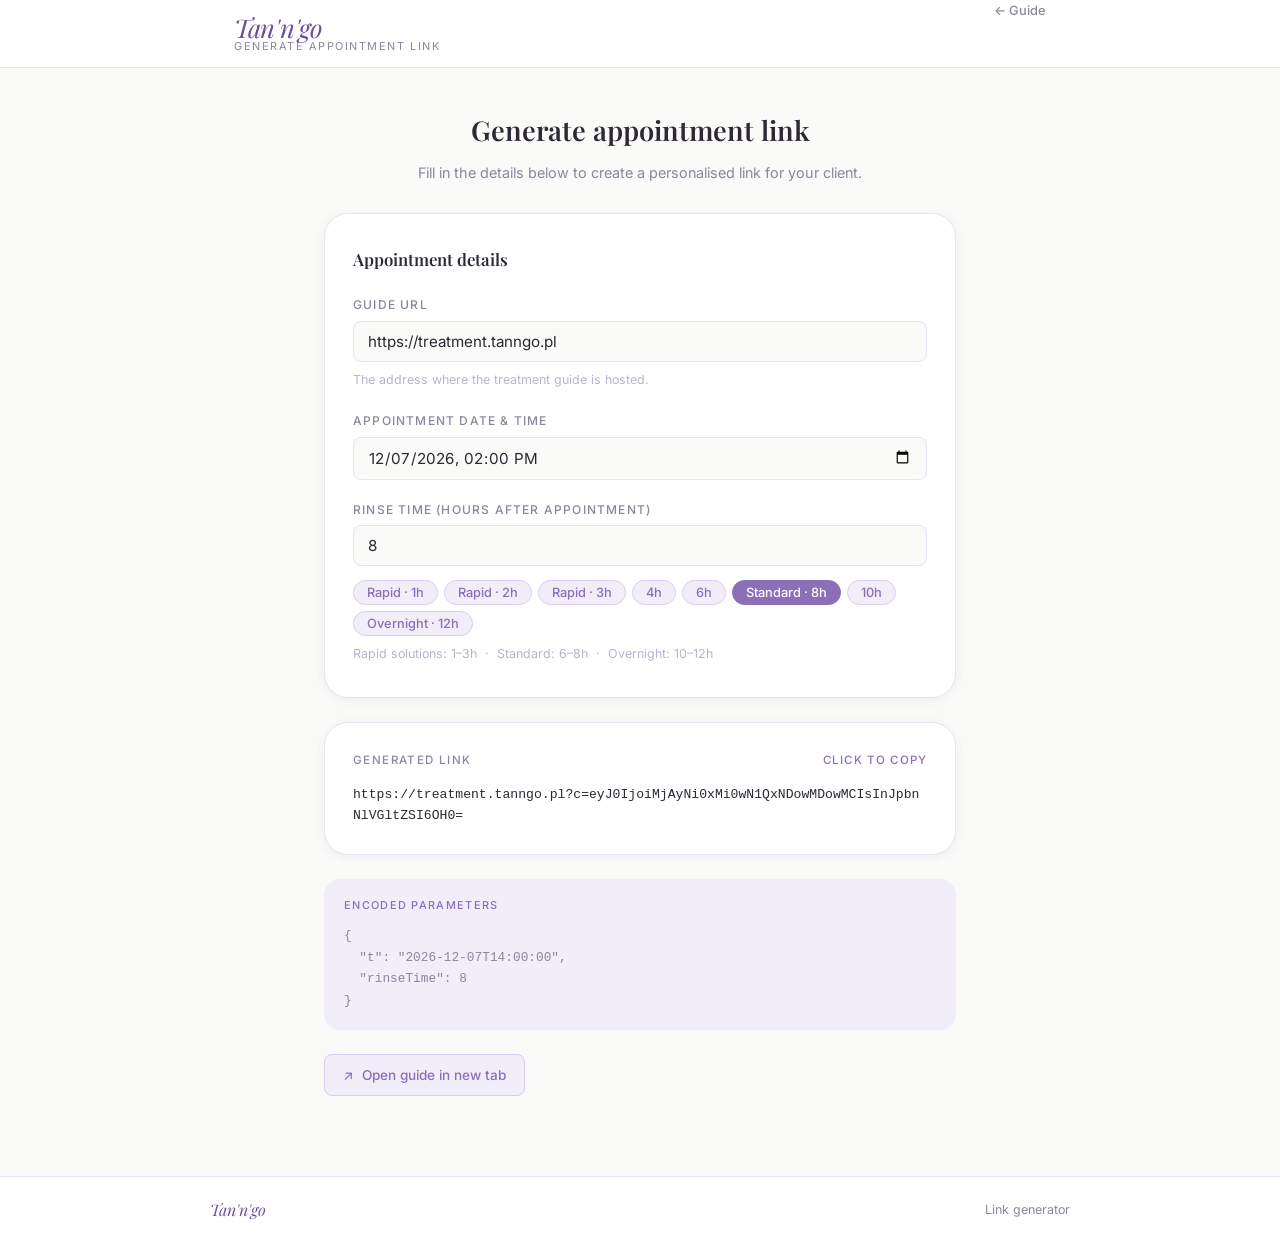
==== generate.html @ b5c0364c "feat: implement generate page for link generation" ====
<!DOCTYPE html>
<html lang="en">
<head>
  <meta charset="UTF-8">
  <meta name="viewport" content="width=device-width, initial-scale=1.0">
  <title>Tan'n'go &middot; Generate Link</title>

  <link rel="preconnect" href="https://fonts.googleapis.com">
  <link rel="preconnect" href="https://fonts.gstatic.com" crossorigin>
  <link href="https://fonts.googleapis.com/css2?family=Playfair+Display:ital,wght@0,400;0,600;1,400&family=Inter:wght@300;400;500&display=swap" rel="stylesheet">

  <!-- Shared design tokens -->
  <link rel="stylesheet" href="styles.css">

  <style>
    /* ── Generator page layout ───────────────────────────── */
    .gen-main {
      max-width: 680px;
      margin: 0 auto;
      padding: 40px 24px 80px;
      display: flex;
      flex-direction: column;
      gap: 24px;
    }

    .gen-intro {
      text-align: center;
      padding-bottom: 4px;
    }

    .gen-intro__title {
      font-family: var(--f-serif);
      font-size: 1.7rem;
      font-weight: 600;
      color: var(--c-text);
      margin-bottom: 8px;
    }

    .gen-intro__sub {
      font-size: 0.9rem;
      color: var(--c-text-muted);
    }

    /* ── Card wrapper ─────────────────────────────────────── */
    .gen-card {
      background: var(--c-surface);
      border-radius: var(--r-lg);
      border: 1.5px solid var(--c-border);
      padding: 32px 28px;
      box-shadow: var(--shadow-sm);
    }

    .gen-card__title {
      font-family: var(--f-serif);
      font-size: 1.05rem;
      font-weight: 600;
      color: var(--c-text);
      margin-bottom: 22px;
    }

    /* ── Form fields ──────────────────────────────────────── */
    .field-group {
      display: flex;
      flex-direction: column;
      gap: 6px;
      margin-bottom: 20px;
    }

    .field-group:last-child {
      margin-bottom: 0;
    }

    .field-label {
      font-size: 0.75rem;
      text-transform: uppercase;
      letter-spacing: 0.1em;
      color: var(--c-text-muted);
      font-weight: 500;
    }

    .field-hint {
      font-size: 0.78rem;
      color: var(--c-text-faint);
      margin-top: 2px;
    }

    .field-input {
      font-family: var(--f-sans);
      font-size: 0.95rem;
      color: var(--c-text);
      background: var(--c-bg);
      border: 1.5px solid var(--c-border);
      border-radius: var(--r-sm);
      padding: 10px 14px;
      width: 100%;
      outline: none;
      transition: border-color var(--t-base), box-shadow var(--t-base);
      /* Prevent browser default styling on date/time inputs */
      -webkit-appearance: none;
    }

    .field-input:focus {
      border-color: var(--c-purple);
      box-shadow: 0 0 0 3px rgba(139, 111, 184, 0.12);
    }

    .field-input::placeholder {
      color: var(--c-text-faint);
    }

    /* ── Rinse time presets ───────────────────────────────── */
    .presets {
      display: flex;
      flex-wrap: wrap;
      gap: 6px;
      margin-top: 8px;
    }

    .preset-btn {
      font-family: var(--f-sans);
      font-size: 0.8rem;
      font-weight: 500;
      color: var(--c-purple);
      background: var(--c-lavender-pale);
      border: 1.5px solid var(--c-lavender);
      border-radius: 100px;
      padding: 4px 13px;
      cursor: pointer;
      transition: background var(--t-fast), border-color var(--t-fast), color var(--t-fast);
      -webkit-tap-highlight-color: transparent;
    }

    .preset-btn:hover {
      background: var(--c-lavender);
      border-color: var(--c-purple-light);
    }

    .preset-btn.is-active {
      background: var(--c-purple);
      border-color: var(--c-purple);
      color: #fff;
    }

    /* ── URL Output ───────────────────────────────────────── */
    .url-output {
      background: var(--c-surface);
      border-radius: var(--r-lg);
      border: 1.5px solid var(--c-border);
      padding: 28px;
      box-shadow: var(--shadow-sm);
      cursor: pointer;
      transition:
        border-color var(--t-base),
        box-shadow var(--t-base),
        background var(--t-base);
      user-select: none;
      -webkit-tap-highlight-color: transparent;
    }

    .url-output:hover {
      border-color: var(--c-purple-light);
      box-shadow: var(--shadow-md);
    }

    .url-output:active {
      transform: scale(0.995);
    }

    .url-output.is-copied {
      border-color: var(--c-success);
      box-shadow: 0 4px 20px rgba(123, 174, 140, 0.18);
    }

    .url-output.is-empty {
      cursor: default;
      opacity: 0.6;
    }

    .url-output.is-empty:hover {
      border-color: var(--c-border);
      box-shadow: var(--shadow-sm);
    }

    .url-output__header {
      display: flex;
      align-items: center;
      justify-content: space-between;
      margin-bottom: 14px;
      gap: 8px;
    }

    .url-output__title {
      font-size: 0.72rem;
      text-transform: uppercase;
      letter-spacing: 0.12em;
      color: var(--c-text-muted);
      font-weight: 500;
    }

    .url-output__action {
      font-size: 0.72rem;
      text-transform: uppercase;
      letter-spacing: 0.1em;
      color: var(--c-purple);
      font-weight: 500;
      transition: color var(--t-fast);
      flex-shrink: 0;
    }

    .url-output.is-copied .url-output__action {
      color: var(--c-success);
    }

    .url-output.is-empty .url-output__action {
      display: none;
    }

    .url-output__url {
      font-family: 'SFMono-Regular', 'Consolas', 'Liberation Mono', monospace;
      font-size: 0.82rem;
      color: var(--c-text);
      word-break: break-all;
      line-height: 1.6;
      transition: color var(--t-fast);
    }

    .url-output.is-empty .url-output__url {
      color: var(--c-text-faint);
      font-family: var(--f-sans);
      font-size: 0.875rem;
    }

    .url-output.is-copied .url-output__url {
      color: var(--c-success);
    }

    /* ── Config preview ───────────────────────────────────── */
    .config-preview {
      background: var(--c-lavender-pale);
      border-radius: var(--r-md);
      padding: 18px 20px;
    }

    .config-preview__label {
      font-size: 0.68rem;
      text-transform: uppercase;
      letter-spacing: 0.12em;
      color: var(--c-purple);
      font-weight: 500;
      margin-bottom: 10px;
    }

    .config-preview__json {
      font-family: 'SFMono-Regular', 'Consolas', 'Liberation Mono', monospace;
      font-size: 0.8rem;
      color: var(--c-text-muted);
      line-height: 1.7;
      white-space: pre;
    }

    /* ── Open button ──────────────────────────────────────── */
    .open-btn {
      display: inline-flex;
      align-items: center;
      gap: 7px;
      font-family: var(--f-sans);
      font-size: 0.85rem;
      font-weight: 500;
      color: var(--c-purple);
      background: var(--c-lavender-pale);
      border: 1.5px solid var(--c-lavender);
      border-radius: var(--r-sm);
      padding: 9px 18px;
      cursor: pointer;
      text-decoration: none;
      transition: background var(--t-fast), border-color var(--t-fast);
      align-self: flex-start;
      -webkit-tap-highlight-color: transparent;
    }

    .open-btn:hover {
      background: var(--c-lavender);
      border-color: var(--c-purple-light);
    }

    .open-btn[hidden] {
      display: none;
    }

    /* ── Copy toast ───────────────────────────────────────── */
    .copy-toast {
      position: fixed;
      bottom: 28px;
      left: 50%;
      transform: translateX(-50%) translateY(8px);
      background: var(--c-text);
      color: #fff;
      font-size: 0.82rem;
      font-weight: 500;
      padding: 9px 20px;
      border-radius: 100px;
      opacity: 0;
      pointer-events: none;
      transition: opacity 0.2s ease, transform 0.2s ease;
      white-space: nowrap;
      z-index: 500;
    }

    .copy-toast.is-visible {
      opacity: 1;
      transform: translateX(-50%) translateY(0);
    }

    /* ── Responsive ───────────────────────────────────────── */
    @media (max-width: 640px) {
      .gen-main {
        padding: 28px 16px 60px;
        gap: 16px;
      }

      .gen-card {
        padding: 24px 18px;
      }

      .url-output {
        padding: 20px 18px;
      }
    }
  </style>
</head>
<body>

  <!-- ── Header ─────────────────────────────────────────── -->
  <header class="site-header">
    <div class="site-header__inner">
      <div class="brand">
        <span class="brand__name">Tan'n'go</span>
        <span class="brand__tagline">Generate Appointment Link</span>
      </div>
      <a href="index.html" class="open-btn" style="border: 0; background: transparent; padding: 0; color: var(--c-text-muted); font-size: 0.8rem;">
        &larr; Guide
      </a>
    </div>
  </header>

  <main class="gen-main">

    <div class="gen-intro">
      <h1 class="gen-intro__title">Generate appointment link</h1>
      <p class="gen-intro__sub">Fill in the details below to create a personalised link for your client.</p>
    </div>

    <!-- ── Parameters card ──────────────────────────────── -->
    <div class="gen-card">
      <p class="gen-card__title">Appointment details</p>

      <!-- Base URL -->
      <div class="field-group">
        <label class="field-label" for="base-url">Guide URL</label>
        <input class="field-input" type="url" id="base-url"
               value="https://treatment.tanngo.pl"
               placeholder="https://treatment.tanngo.pl"
               spellcheck="false" autocomplete="off">
        <span class="field-hint">The address where the treatment guide is hosted.</span>
      </div>

      <!-- Appointment date & time -->
      <div class="field-group">
        <label class="field-label" for="appointment-time">Appointment date &amp; time</label>
        <input class="field-input" type="datetime-local" id="appointment-time">
      </div>

      <!-- Rinse time -->
      <div class="field-group">
        <label class="field-label" for="rinse-time">Rinse time (hours after appointment)</label>
        <input class="field-input" type="number" id="rinse-time"
               value="8" min="0.5" max="24" step="0.5">
        <div class="presets" id="rinse-presets" role="group" aria-label="Rinse time presets">
          <button class="preset-btn" type="button" data-hours="1">Rapid &middot; 1h</button>
          <button class="preset-btn" type="button" data-hours="2">Rapid &middot; 2h</button>
          <button class="preset-btn" type="button" data-hours="3">Rapid &middot; 3h</button>
          <button class="preset-btn" type="button" data-hours="4">4h</button>
          <button class="preset-btn" type="button" data-hours="6">6h</button>
          <button class="preset-btn is-active" type="button" data-hours="8">Standard &middot; 8h</button>
          <button class="preset-btn" type="button" data-hours="10">10h</button>
          <button class="preset-btn" type="button" data-hours="12">Overnight &middot; 12h</button>
        </div>
        <span class="field-hint">Rapid solutions: 1&ndash;3h &nbsp;&middot;&nbsp; Standard: 6&ndash;8h &nbsp;&middot;&nbsp; Overnight: 10&ndash;12h</span>
      </div>
    </div>

    <!-- ── URL output ────────────────────────────────────── -->
    <div class="url-output is-empty" id="url-output"
         role="button" tabindex="0"
         aria-label="Generated link — click to copy">
      <div class="url-output__header">
        <span class="url-output__title">Generated link</span>
        <span class="url-output__action" id="url-action">Click to copy</span>
      </div>
      <div class="url-output__url" id="url-display">
        Enter an appointment date &amp; time to generate a link.
      </div>
    </div>

    <!-- ── Config preview ────────────────────────────────── -->
    <div class="config-preview" id="config-preview" hidden>
      <p class="config-preview__label">Encoded parameters</p>
      <pre class="config-preview__json" id="config-json"></pre>
    </div>

    <!-- ── Open in new tab ───────────────────────────────── -->
    <a class="open-btn" id="open-btn" href="#" target="_blank" rel="noopener" hidden>
      &#8599;&nbsp; Open guide in new tab
    </a>

  </main>

  <!-- ── Footer ─────────────────────────────────────────── -->
  <footer class="site-footer">
    <div class="site-footer__inner">
      <span class="site-footer__brand">Tan'n'go</span>
      <span class="site-footer__copy">Link generator</span>
    </div>
  </footer>

  <!-- ── Copy toast ─────────────────────────────────────── -->
  <div class="copy-toast" id="copy-toast" aria-live="polite">Copied to clipboard</div>

  <script>
    'use strict';

    /* ── Encode config (mirrors script.js) ──────────────── */
    function encodeConfig(config) {
      const json   = JSON.stringify(config);
      const bytes  = new TextEncoder().encode(json);
      const binary = Array.from(bytes, b => String.fromCharCode(b)).join('');
      return btoa(binary);
    }

    /* ── State ───────────────────────────────────────────── */
    let currentURL = '';
    let toastTimer = null;

    /* ── Elements ────────────────────────────────────────── */
    const elBaseUrl     = document.getElementById('base-url');
    const elApptTime    = document.getElementById('appointment-time');
    const elRinseTime   = document.getElementById('rinse-time');
    const elUrlOutput   = document.getElementById('url-output');
    const elUrlDisplay  = document.getElementById('url-display');
    const elUrlAction   = document.getElementById('url-action');
    const elConfigJson  = document.getElementById('config-json');
    const elConfigBlock = document.getElementById('config-preview');
    const elOpenBtn     = document.getElementById('open-btn');
    const elToast       = document.getElementById('copy-toast');

    /* ── Pre-fill appointment time with tomorrow at 14:00 ── */
    (function prefill() {
      const d = new Date();
      d.setDate(d.getDate() + 1);
      d.setHours(14, 0, 0, 0);
      // datetime-local expects "YYYY-MM-DDTHH:mm"
      elApptTime.value = d.toISOString().slice(0, 16);
      update();
    })();

    /* ── Build and display the URL ───────────────────────── */
    function update() {
      const baseUrl    = elBaseUrl.value.trim().replace(/\/$/, '');
      const apptRaw    = elApptTime.value;   // "2026-06-20T17:00"
      const rinseHours = parseFloat(elRinseTime.value);

      if (!apptRaw) {
        setEmpty();
        return;
      }

      // Normalise to full ISO with seconds
      const apptISO = apptRaw.length === 16 ? apptRaw + ':00' : apptRaw;

      // Build config — only include rinseTime when it differs from nothing
      const config = { t: apptISO };
      if (!isNaN(rinseHours) && rinseHours > 0) {
        config.rinseTime = rinseHours;
      }

      const encoded = encodeConfig(config);
      currentURL    = `${baseUrl}?c=${encoded}`;

      // Update URL display
      elUrlDisplay.textContent = currentURL;
      elUrlOutput.classList.remove('is-empty', 'is-copied');

      // Update action label (reset from "Copied!" if needed)
      elUrlAction.textContent = 'Click to copy';

      // Update config preview
      elConfigJson.textContent = JSON.stringify(config, null, 2);
      elConfigBlock.hidden = false;

      // Update open-in-tab button
      elOpenBtn.href    = currentURL;
      elOpenBtn.hidden  = false;
    }

    function setEmpty() {
      currentURL = '';
      elUrlDisplay.textContent = 'Enter an appointment date \u0026 time to generate a link.';
      elUrlOutput.classList.add('is-empty');
      elUrlOutput.classList.remove('is-copied');
      elConfigBlock.hidden = true;
      elOpenBtn.hidden = true;
    }

    /* ── Copy to clipboard ───────────────────────────────── */
    function copyURL() {
      if (!currentURL) return;

      navigator.clipboard.writeText(currentURL).then(() => {
        // Visual feedback on the output card
        elUrlOutput.classList.add('is-copied');
        elUrlAction.textContent = '&#10003; Copied!';

        // Toast notification
        showToast('Copied to clipboard');

        // Revert after 2.5 s
        setTimeout(() => {
          elUrlOutput.classList.remove('is-copied');
          elUrlAction.textContent = 'Click to copy';
        }, 2500);
      }).catch(() => {
        // Fallback for browsers that deny clipboard access
        showToast('Copy failed — please select and copy manually');
      });
    }

    function showToast(message) {
      elToast.textContent = message;
      elToast.classList.add('is-visible');
      clearTimeout(toastTimer);
      toastTimer = setTimeout(() => elToast.classList.remove('is-visible'), 2200);
    }

    /* ── Preset buttons ──────────────────────────────────── */
    document.getElementById('rinse-presets').addEventListener('click', e => {
      const btn = e.target.closest('.preset-btn');
      if (!btn) return;

      // Update input value
      elRinseTime.value = btn.dataset.hours;

      // Update active state
      document.querySelectorAll('.preset-btn').forEach(b => b.classList.remove('is-active'));
      btn.classList.add('is-active');

      update();
    });

    // Deactivate presets when the user types a custom value
    elRinseTime.addEventListener('input', () => {
      const val = parseFloat(elRinseTime.value);
      document.querySelectorAll('.preset-btn').forEach(btn => {
        const matches = parseFloat(btn.dataset.hours) === val;
        btn.classList.toggle('is-active', matches);
      });
      update();
    });

    /* ── Input listeners ─────────────────────────────────── */
    elBaseUrl.addEventListener('input', update);
    elApptTime.addEventListener('input', update);

    /* ── Click / keyboard on URL output ─────────────────── */
    elUrlOutput.addEventListener('click', copyURL);
    elUrlOutput.addEventListener('keydown', e => {
      if (e.key === 'Enter' || e.key === ' ') {
        e.preventDefault();
        copyURL();
      }
    });
  </script>
</body>
</html>
---- styles.css ----
/* ============================================================
   Tan'n'go Treatment Guide — Stylesheet
   Mobile-first, premium beauty aesthetic
   ============================================================ */

/* ── Design Tokens ──────────────────────────────────────── */
:root {
  /* Colour palette */
  --c-bg:              #FAFAF8;
  --c-surface:         #FFFFFF;
  --c-surface-raised:  #FFFFFF;
  --c-lavender-pale:   #F2EEF9;
  --c-lavender:        #D9CCF0;
  --c-purple-light:    #B49ED8;
  --c-purple:          #8B6FB8;
  --c-purple-dark:     #6A4E9C;
  --c-text:            #2D2834;
  --c-text-muted:      #8C859E;
  --c-text-faint:      #BAB3CC;
  --c-border:          #E9E2F5;
  --c-success:         #7BAE8C;

  /* Typography */
  --f-serif:  'Playfair Display', Georgia, 'Times New Roman', serif;
  --f-sans:   'Inter', system-ui, -apple-system, BlinkMacSystemFont, sans-serif;

  /* Radii */
  --r-sm:  8px;
  --r-md:  16px;
  --r-lg:  24px;
  --r-xl:  32px;

  /* Shadows */
  --shadow-xs:     0 1px 4px  rgba(107, 78, 156, 0.06);
  --shadow-sm:     0 2px 10px rgba(107, 78, 156, 0.08);
  --shadow-md:     0 4px 24px rgba(107, 78, 156, 0.12);
  --shadow-lg:     0 8px 40px rgba(107, 78, 156, 0.18);
  --shadow-active: 0 6px 32px rgba(107, 78, 156, 0.22);

  /* Layout */
  --header-h:   68px;
  --timeline-h: 60px;
  --max-w:      860px;
  --page-px:    24px;

  /* Transitions */
  --t-fast:   0.15s ease;
  --t-base:   0.25s ease;
  --t-slow:   0.4s ease;
}

/* ── Reset ──────────────────────────────────────────────── */
*,
*::before,
*::after {
  box-sizing: border-box;
  margin: 0;
  padding: 0;
}

html {
  font-size: 16px;
  scroll-behavior: smooth;
  /* Proximity snapping — user can scroll freely, sections snap softly */
  /* scroll-snap-type: y proximity; */
}

body {
  font-family: var(--f-sans);
  background: var(--c-bg);
  color: var(--c-text);
  line-height: 1.65;
  min-height: 100vh;
  -webkit-font-smoothing: antialiased;
}

/* Suppress animation flash on first load */
body.js-loading * {
  animation-play-state: paused !important;
}

/* ── Site Header ────────────────────────────────────────── */
.site-header {
  height: var(--header-h);
  background: var(--c-surface);
  border-bottom: 1px solid var(--c-border);
}

.site-header__inner {
  max-width: var(--max-w);
  margin: 0 auto;
  height: 100%;
  padding: 0 var(--page-px);
  display: flex;
  align-items: center;
  justify-content: space-between;
  gap: 16px;
}

/* Brand */
.brand {
  display: flex;
  flex-direction: column;
  gap: 1px;
  flex-shrink: 0;
}

.brand__name {
  font-family: var(--f-serif);
  font-style: italic;
  font-size: 1.6rem;
  font-weight: 400;
  color: var(--c-purple-dark);
  letter-spacing: -0.01em;
  line-height: 1;
}

.brand__tagline {
  font-size: 0.68rem;
  text-transform: uppercase;
  letter-spacing: 0.14em;
  color: var(--c-text-muted);
  line-height: 1;
}

/* Appointment badge */
.appointment-badge {
  text-align: right;
  min-width: 0;
}

.appointment-badge__label {
  display: block;
  font-size: 0.68rem;
  text-transform: uppercase;
  letter-spacing: 0.1em;
  color: var(--c-text-muted);
  margin-bottom: 2px;
}

.appointment-badge__date {
  display: block;
  font-size: 0.85rem;
  font-weight: 500;
  color: var(--c-text);
  white-space: nowrap;
  overflow: hidden;
  text-overflow: ellipsis;
}

/* ── Sticky Progress Timeline ───────────────────────────── */
.progress-timeline {
  position: sticky;
  top: 0;
  z-index: 200;
  height: var(--timeline-h);
  background: var(--c-surface);
  border-bottom: 1px solid var(--c-border);
  box-shadow: var(--shadow-sm);
}

.progress-timeline__inner {
  position: relative;
  max-width: var(--max-w);
  margin: 0 auto;
  height: 100%;
  padding: 0 var(--page-px);
  display: flex;
  align-items: center;
  overflow-x: auto;
  /* Hide scrollbar — user navigates via stage nodes */
  scrollbar-width: none;
  -ms-overflow-style: none;
  gap: 0;
}

.progress-timeline__inner::-webkit-scrollbar {
  display: none;
}

/* Connecting track behind the nodes */
.timeline-track {
  position: absolute;
  top: 50%;
  left: var(--page-px);
  right: var(--page-px);
  height: 2px;
  background: var(--c-border);
  transform: translateY(-50%);
  pointer-events: none;
  border-radius: 2px;
  overflow: hidden;
}

.timeline-track__fill {
  height: 100%;
  background: linear-gradient(
    90deg,
    var(--c-purple-dark) 0%,
    var(--c-purple-light) 100%
  );
  border-radius: 2px;
  transition: width 0.5s ease;
  width: 0%;
}

/* Individual stage node */
.timeline-node {
  position: relative;
  z-index: 1;
  flex: 1;
  min-width: 0;
  display: flex;
  flex-direction: column;
  align-items: center;
  gap: 5px;
  padding: 4px 2px;
  cursor: pointer;
  border: none;
  background: transparent;
  /* Remove tap highlight on mobile */
  -webkit-tap-highlight-color: transparent;
}

.timeline-node:focus-visible {
  outline: 2px solid var(--c-purple);
  outline-offset: 2px;
  border-radius: 4px;
}

.timeline-node__dot {
  width: 10px;
  height: 10px;
  border-radius: 50%;
  border: 2px solid var(--c-border);
  background: var(--c-surface);
  transition:
    width var(--t-base),
    height var(--t-base),
    background var(--t-base),
    border-color var(--t-base),
    box-shadow var(--t-base);
  flex-shrink: 0;
}

.timeline-node__label {
  font-size: 0.6rem;
  text-transform: uppercase;
  letter-spacing: 0.04em;
  color: var(--c-text-faint);
  text-align: center;
  white-space: nowrap;
  overflow: hidden;
  text-overflow: ellipsis;
  max-width: 68px;
  transition: color var(--t-base);
  line-height: 1.2;
}

/* Past node */
.timeline-node.is-past .timeline-node__dot {
  background: var(--c-purple-light);
  border-color: var(--c-purple-light);
}

.timeline-node.is-past .timeline-node__label {
  color: var(--c-purple-light);
}

/* Active node */
.timeline-node.is-active .timeline-node__dot {
  width: 14px;
  height: 14px;
  background: var(--c-purple);
  border-color: var(--c-purple);
  box-shadow: 0 0 0 4px rgba(139, 111, 184, 0.18);
}

.timeline-node.is-active .timeline-node__label {
  color: var(--c-purple);
  font-weight: 500;
}

/* Special: appointment node */
.timeline-node.is-appointment .timeline-node__dot {
  width: 16px;
  height: 16px;
  background: var(--c-purple-dark);
  border-color: var(--c-purple-dark);
}

.timeline-node.is-appointment.is-past .timeline-node__dot,
.timeline-node.is-appointment.is-active .timeline-node__dot {
  background: var(--c-purple-dark);
  border-color: var(--c-purple-dark);
}

/* ── No-timestamp Notice ────────────────────────────────── */
.no-timestamp-notice {
  padding: 48px var(--page-px) 0;
  display: flex;
  justify-content: center;
}

.notice-card {
  background: var(--c-surface);
  border-radius: var(--r-lg);
  border: 1px solid var(--c-border);
  padding: 40px 32px;
  max-width: 420px;
  text-align: center;
  box-shadow: var(--shadow-md);
}

.notice-card__icon {
  font-size: 2.2rem;
  margin-bottom: 14px;
  line-height: 1;
}

.notice-card h2 {
  font-family: var(--f-serif);
  font-size: 1.3rem;
  font-weight: 600;
  color: var(--c-text);
  margin-bottom: 10px;
}

.notice-card p {
  font-size: 0.875rem;
  color: var(--c-text-muted);
  line-height: 1.7;
}

/* ── Stages Container ───────────────────────────────────── */
.stages-container {
  max-width: var(--max-w);
  margin: 0 auto;
  padding: 36px var(--page-px) 80px;
  display: flex;
  flex-direction: column;
  gap: 20px;
}

/* ── Stage Card ─────────────────────────────────────────── */
.stage-section {
  background: var(--c-surface);
  border-radius: var(--r-lg);
  border: 1.5px solid var(--c-border);
  padding: 36px 32px;
  box-shadow: var(--shadow-xs);
  transition:
    opacity var(--t-slow),
    border-color var(--t-slow),
    box-shadow var(--t-slow);
  /* Offset accounts for sticky timeline height */
  scroll-snap-align: start;
  scroll-margin-top: calc(var(--timeline-h) + 12px);
  animation: stage-enter 0.45s ease both;
}

/* Past: visually faded */
.stage-section.is-past {
  opacity: 0.55;
}

.stage-section.is-past:hover {
  opacity: 0.75;
}

/* Future: subdued */
.stage-section.is-future {
  opacity: 0.45;
}

.stage-section.is-future:hover {
  opacity: 0.65;
}

/* Current: prominent */
.stage-section.is-current {
  border-color: var(--c-purple);
  box-shadow: var(--shadow-active);
  opacity: 1;
}

/* ── Stage Header ───────────────────────────────────────── */
.stage-header {
  display: flex;
  align-items: flex-start;
  gap: 14px;
  margin-bottom: 24px;
}

.stage-header__icon {
  width: 46px;
  height: 46px;
  border-radius: var(--r-sm);
  background: var(--c-lavender-pale);
  display: flex;
  align-items: center;
  justify-content: center;
  font-size: 1.3rem;
  flex-shrink: 0;
  line-height: 1;
}

.stage-header__text {
  flex: 1;
  min-width: 0;
}

.stage-header__timeline-label {
  font-size: 0.68rem;
  text-transform: uppercase;
  letter-spacing: 0.12em;
  color: var(--c-purple);
  margin-bottom: 4px;
}

.stage-header__title {
  font-family: var(--f-serif);
  font-size: 1.35rem;
  font-weight: 600;
  color: var(--c-text);
  line-height: 1.3;
  margin-bottom: 4px;
}

.stage-header__subtitle {
  font-size: 0.875rem;
  color: var(--c-text-muted);
  line-height: 1.5;
}

/* Status badge */
.stage-header__badge-wrap {
  flex-shrink: 0;
}

.stage-badge {
  display: inline-flex;
  align-items: center;
  gap: 5px;
  padding: 4px 11px;
  border-radius: 100px;
  font-size: 0.68rem;
  font-weight: 500;
  text-transform: uppercase;
  letter-spacing: 0.08em;
  white-space: nowrap;
}

.stage-badge--current {
  background: var(--c-purple);
  color: #fff;
}

.stage-badge--past {
  background: var(--c-lavender-pale);
  color: var(--c-purple-light);
}

.stage-badge--future {
  background: var(--c-lavender-pale);
  color: var(--c-text-faint);
}

.stage-badge__dot {
  width: 5px;
  height: 5px;
  border-radius: 50%;
  background: currentColor;
  flex-shrink: 0;
}

/* ── Countdown Component ────────────────────────────────── */
.countdown {
  background: var(--c-lavender-pale);
  border-radius: var(--r-md);
  padding: 22px 20px 18px;
  margin-bottom: 22px;
  text-align: center;
}

.countdown__label {
  font-size: 0.7rem;
  text-transform: uppercase;
  letter-spacing: 0.12em;
  color: var(--c-purple);
  margin-bottom: 14px;
}

.countdown__display {
  display: flex;
  justify-content: center;
  align-items: flex-end;
  gap: 2px;
}

.countdown__unit {
  display: flex;
  flex-direction: column;
  align-items: center;
  min-width: 54px;
}

.countdown__value {
  font-family: var(--f-serif);
  font-size: 2.1rem;
  font-weight: 600;
  color: var(--c-purple-dark);
  line-height: 1;
  letter-spacing: -0.02em;
  min-width: 2ch;
  text-align: center;
}

.countdown__unit-label {
  font-size: 0.62rem;
  text-transform: uppercase;
  letter-spacing: 0.1em;
  color: var(--c-text-muted);
  margin-top: 5px;
}

.countdown__sep {
  font-size: 1.8rem;
  color: var(--c-lavender);
  line-height: 1;
  padding-bottom: 6px;
  font-family: var(--f-serif);
  user-select: none;
}

.countdown__passed {
  font-family: var(--f-serif);
  font-style: italic;
  color: var(--c-text-muted);
  font-size: 1rem;
  padding: 4px 0;
}

/* ── Stage Body ─────────────────────────────────────────── */
.stage-body {
  display: flex;
  flex-direction: column;
  gap: 18px;
}

/* Section sub-label */
.sub-label {
  font-size: 0.68rem;
  text-transform: uppercase;
  letter-spacing: 0.12em;
  color: var(--c-text-muted);
  font-weight: 500;
  margin-bottom: 10px;
}

/* Checklist */
.checklist {
  list-style: none;
  display: flex;
  flex-direction: column;
  gap: 9px;
}

.checklist__item {
  display: flex;
  align-items: flex-start;
  gap: 10px;
  font-size: 0.9rem;
  color: var(--c-text);
  line-height: 1.5;
}

.checklist__item-check {
  width: 18px;
  height: 18px;
  border-radius: 50%;
  border: 1.5px solid var(--c-lavender);
  flex-shrink: 0;
  margin-top: 2px;
  display: flex;
  align-items: center;
  justify-content: center;
  transition: background var(--t-base), border-color var(--t-base);
}

.is-past .checklist__item-check {
  background: var(--c-purple-light);
  border-color: var(--c-purple-light);
}

.checklist__item-check svg {
  display: none;
  color: #fff;
}

.is-past .checklist__item-check svg {
  display: block;
}

/* Image placeholder */
.img-placeholder {
  aspect-ratio: 16 / 9;
  background: var(--c-lavender-pale);
  border-radius: var(--r-md);
  border: 2px dashed var(--c-lavender);
  display: flex;
  flex-direction: column;
  align-items: center;
  justify-content: center;
  gap: 8px;
  color: var(--c-text-faint);
  font-size: 0.8rem;
  text-align: center;
  padding: 20px;
}

.img-placeholder__icon {
  font-size: 1.6rem;
  line-height: 1;
}

/* Notes / tips block */
.stage-notes {
  background: var(--c-lavender-pale);
  border-left: 3px solid var(--c-purple-light);
  border-radius: 0 var(--r-sm) var(--r-sm) 0;
  padding: 14px 18px;
}

.stage-notes p {
  font-size: 0.875rem;
  color: var(--c-text-muted);
  line-height: 1.7;
}

/* ── Animations ─────────────────────────────────────────── */
@keyframes stage-enter {
  from {
    opacity: 0;
    transform: translateY(14px);
  }
  to {
    opacity: 1;
    transform: translateY(0);
  }
}

/* Final opacity is overridden by state classes after animation */
.stage-section.is-past  { animation-name: stage-enter; }
.stage-section.is-future { animation-name: stage-enter; }

@media (prefers-reduced-motion: reduce) {
  *,
  *::before,
  *::after {
    animation-duration: 0.01ms !important;
    animation-iteration-count: 1 !important;
    transition-duration: 0.01ms !important;
  }

  html {
    scroll-behavior: auto;
  }
}

/* ── Footer ─────────────────────────────────────────────── */
.site-footer {
  border-top: 1px solid var(--c-border);
  padding: 20px var(--page-px);
  background: var(--c-surface);
}

.site-footer__inner {
  max-width: var(--max-w);
  margin: 0 auto;
  display: flex;
  align-items: center;
  justify-content: space-between;
  gap: 8px;
}

.site-footer__brand {
  font-family: var(--f-serif);
  font-style: italic;
  font-size: 1rem;
  color: var(--c-purple-dark);
}

.site-footer__copy {
  font-size: 0.78rem;
  color: var(--c-text-muted);
}

/* ── Responsive: tablet ─────────────────────────────────── */
@media (max-width: 680px) {
  :root {
    --header-h:   60px;
    --timeline-h: 54px;
    --page-px:    16px;
  }

  .brand__name {
    font-size: 1.35rem;
  }

  .stages-container {
    padding-top: 24px;
    gap: 14px;
  }

  .stage-section {
    padding: 26px 20px;
  }

  .stage-header {
    flex-wrap: wrap;
  }

  /* Move badge above title on narrow screens */
  .stage-header__badge-wrap {
    order: -1;
    width: 100%;
  }

  .stage-header__icon {
    width: 40px;
    height: 40px;
    font-size: 1.1rem;
  }

  .stage-header__title {
    font-size: 1.2rem;
  }

  .countdown__value {
    font-size: 1.7rem;
  }

  .countdown__unit {
    min-width: 46px;
  }

  .timeline-node__label {
    font-size: 0.55rem;
    max-width: 52px;
  }
}

/* ── Responsive: small phone ────────────────────────────── */
@media (max-width: 400px) {
  /* Hide labels on very small screens, keep dots only */
  .timeline-node__label {
    display: none;
  }

  .timeline-node__dot {
    width: 9px;
    height: 9px;
  }

  .timeline-node.is-active .timeline-node__dot {
    width: 13px;
    height: 13px;
  }

  .appointment-badge__date {
    font-size: 0.75rem;
  }
}
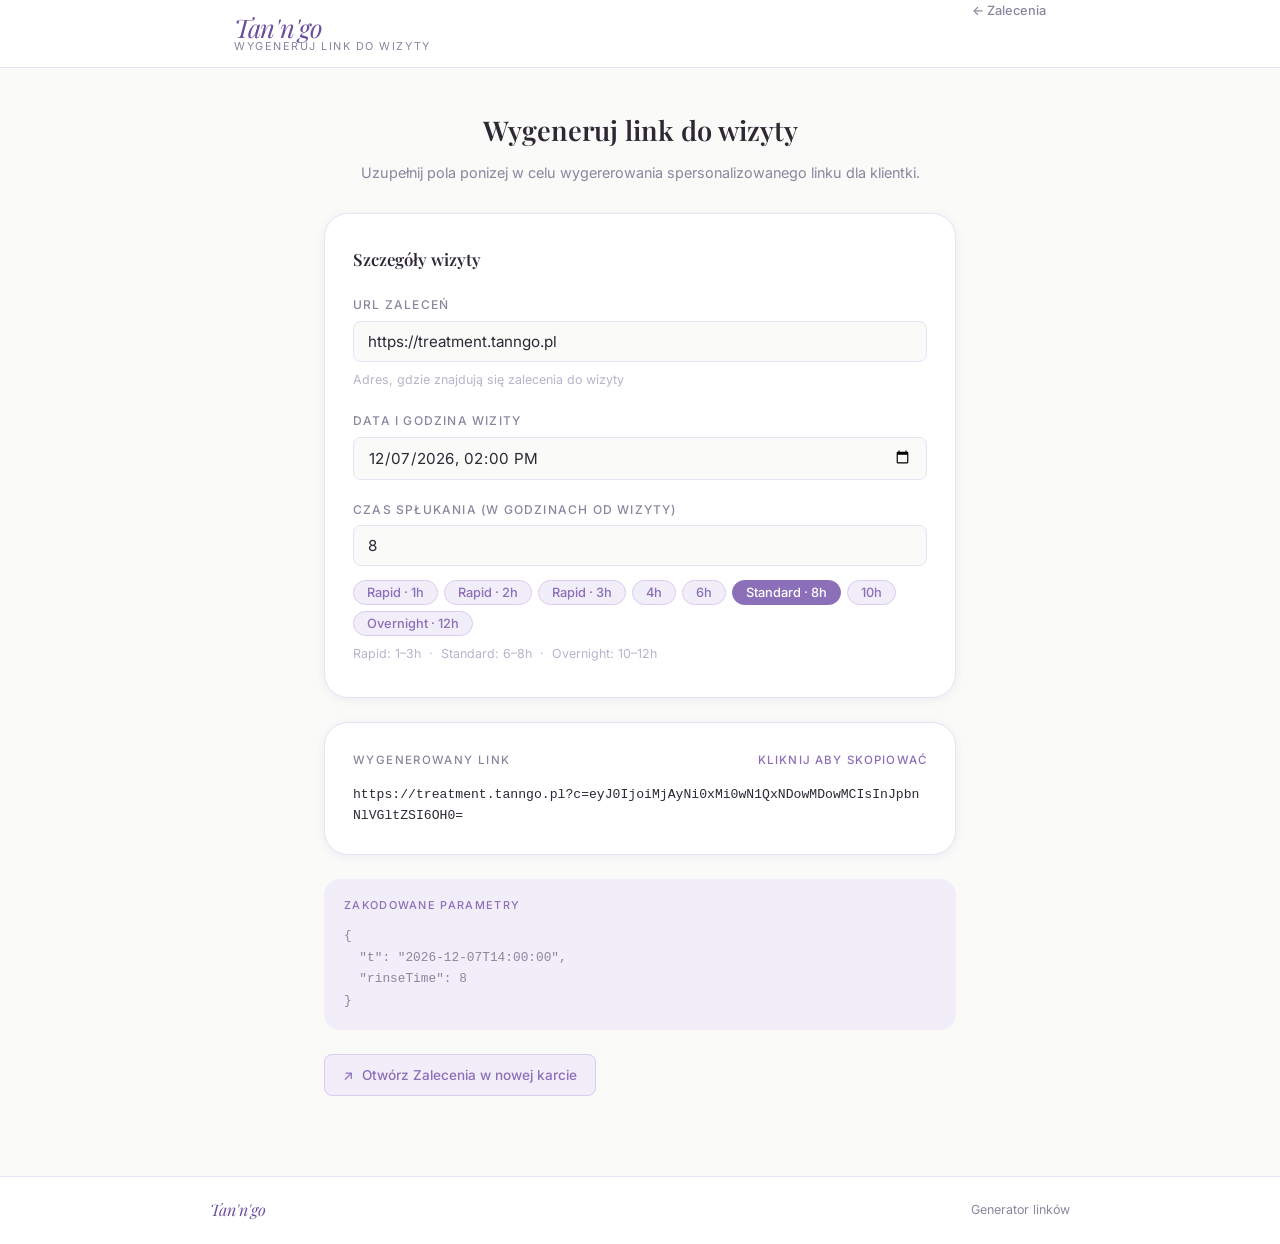
==== commit 1900a759: "feat: translate Generate page to Polish" ====
--- a/generate.html
+++ b/generate.html
@@ -335,10 +335,10 @@
     <div class="site-header__inner">
       <div class="brand">
         <span class="brand__name">Tan'n'go</span>
-        <span class="brand__tagline">Generate Appointment Link</span>
+        <span class="brand__tagline">Wygeneruj link do wizyty</span>
       </div>
       <a href="index.html" class="open-btn" style="border: 0; background: transparent; padding: 0; color: var(--c-text-muted); font-size: 0.8rem;">
-        &larr; Guide
+        &larr; Zalecenia
       </a>
     </div>
   </header>
@@ -346,33 +346,33 @@
   <main class="gen-main">
 
     <div class="gen-intro">
-      <h1 class="gen-intro__title">Generate appointment link</h1>
-      <p class="gen-intro__sub">Fill in the details below to create a personalised link for your client.</p>
+      <h1 class="gen-intro__title">Wygeneruj link do wizyty</h1>
+      <p class="gen-intro__sub">Uzupełnij pola ponizej w celu wygererowania spersonalizowanego linku dla klientki.</p>
     </div>
 
     <!-- ── Parameters card ──────────────────────────────── -->
     <div class="gen-card">
-      <p class="gen-card__title">Appointment details</p>
+      <p class="gen-card__title">Szczegóły wizyty</p>
 
       <!-- Base URL -->
       <div class="field-group">
-        <label class="field-label" for="base-url">Guide URL</label>
+        <label class="field-label" for="base-url">URL Zaleceń</label>
         <input class="field-input" type="url" id="base-url"
                value="https://treatment.tanngo.pl"
                placeholder="https://treatment.tanngo.pl"
                spellcheck="false" autocomplete="off">
-        <span class="field-hint">The address where the treatment guide is hosted.</span>
+        <span class="field-hint">Adres, gdzie znajdują się zalecenia do wizyty</span>
       </div>
 
       <!-- Appointment date & time -->
       <div class="field-group">
-        <label class="field-label" for="appointment-time">Appointment date &amp; time</label>
+        <label class="field-label" for="appointment-time">Data i godzina wizity</label>
         <input class="field-input" type="datetime-local" id="appointment-time">
       </div>
 
       <!-- Rinse time -->
       <div class="field-group">
-        <label class="field-label" for="rinse-time">Rinse time (hours after appointment)</label>
+        <label class="field-label" for="rinse-time">Czas spłukania (w godzinach od wizyty)</label>
         <input class="field-input" type="number" id="rinse-time"
                value="8" min="0.5" max="24" step="0.5">
         <div class="presets" id="rinse-presets" role="group" aria-label="Rinse time presets">
@@ -385,17 +385,17 @@
           <button class="preset-btn" type="button" data-hours="10">10h</button>
           <button class="preset-btn" type="button" data-hours="12">Overnight &middot; 12h</button>
         </div>
-        <span class="field-hint">Rapid solutions: 1&ndash;3h &nbsp;&middot;&nbsp; Standard: 6&ndash;8h &nbsp;&middot;&nbsp; Overnight: 10&ndash;12h</span>
+        <span class="field-hint">Rapid: 1&ndash;3h &nbsp;&middot;&nbsp; Standard: 6&ndash;8h &nbsp;&middot;&nbsp; Overnight: 10&ndash;12h</span>
       </div>
     </div>
 
     <!-- ── URL output ────────────────────────────────────── -->
     <div class="url-output is-empty" id="url-output"
          role="button" tabindex="0"
-         aria-label="Generated link — click to copy">
+         aria-label="Generated link — Kliknij aby skopiować">
       <div class="url-output__header">
-        <span class="url-output__title">Generated link</span>
-        <span class="url-output__action" id="url-action">Click to copy</span>
+        <span class="url-output__title">Wygenerowany link</span>
+        <span class="url-output__action" id="url-action">Kliknij aby skopiować</span>
       </div>
       <div class="url-output__url" id="url-display">
         Enter an appointment date &amp; time to generate a link.
@@ -404,13 +404,13 @@
 
     <!-- ── Config preview ────────────────────────────────── -->
     <div class="config-preview" id="config-preview" hidden>
-      <p class="config-preview__label">Encoded parameters</p>
+      <p class="config-preview__label">Zakodowane parametry</p>
       <pre class="config-preview__json" id="config-json"></pre>
     </div>
 
     <!-- ── Open in new tab ───────────────────────────────── -->
     <a class="open-btn" id="open-btn" href="#" target="_blank" rel="noopener" hidden>
-      &#8599;&nbsp; Open guide in new tab
+      &#8599;&nbsp; Otwórz Zalecenia w nowej karcie
     </a>
 
   </main>
@@ -419,12 +419,12 @@
   <footer class="site-footer">
     <div class="site-footer__inner">
       <span class="site-footer__brand">Tan'n'go</span>
-      <span class="site-footer__copy">Link generator</span>
+      <span class="site-footer__copy">Generator linków</span>
     </div>
   </footer>
 
   <!-- ── Copy toast ─────────────────────────────────────── -->
-  <div class="copy-toast" id="copy-toast" aria-live="polite">Copied to clipboard</div>
+  <div class="copy-toast" id="copy-toast" aria-live="polite">Skopiowano do schowka</div>
 
   <script>
     'use strict';
@@ -491,7 +491,7 @@
       elUrlOutput.classList.remove('is-empty', 'is-copied');
 
       // Update action label (reset from "Copied!" if needed)
-      elUrlAction.textContent = 'Click to copy';
+      elUrlAction.textContent = 'Kliknij aby skopiować';
 
       // Update config preview
       elConfigJson.textContent = JSON.stringify(config, null, 2);
@@ -513,12 +513,13 @@
 
     /* ── Copy to clipboard ───────────────────────────────── */
     function copyURL() {
+      console.log("URL copy")
       if (!currentURL) return;
 
       navigator.clipboard.writeText(currentURL).then(() => {
         // Visual feedback on the output card
         elUrlOutput.classList.add('is-copied');
-        elUrlAction.textContent = '&#10003; Copied!';
+        elUrlAction.textContent = '&#10003; Skopiowano!';
 
         // Toast notification
         showToast('Copied to clipboard');
@@ -526,7 +527,7 @@
         // Revert after 2.5 s
         setTimeout(() => {
           elUrlOutput.classList.remove('is-copied');
-          elUrlAction.textContent = 'Click to copy';
+          elUrlAction.textContent = 'Kliknij aby skopiować';
         }, 2500);
       }).catch(() => {
         // Fallback for browsers that deny clipboard access
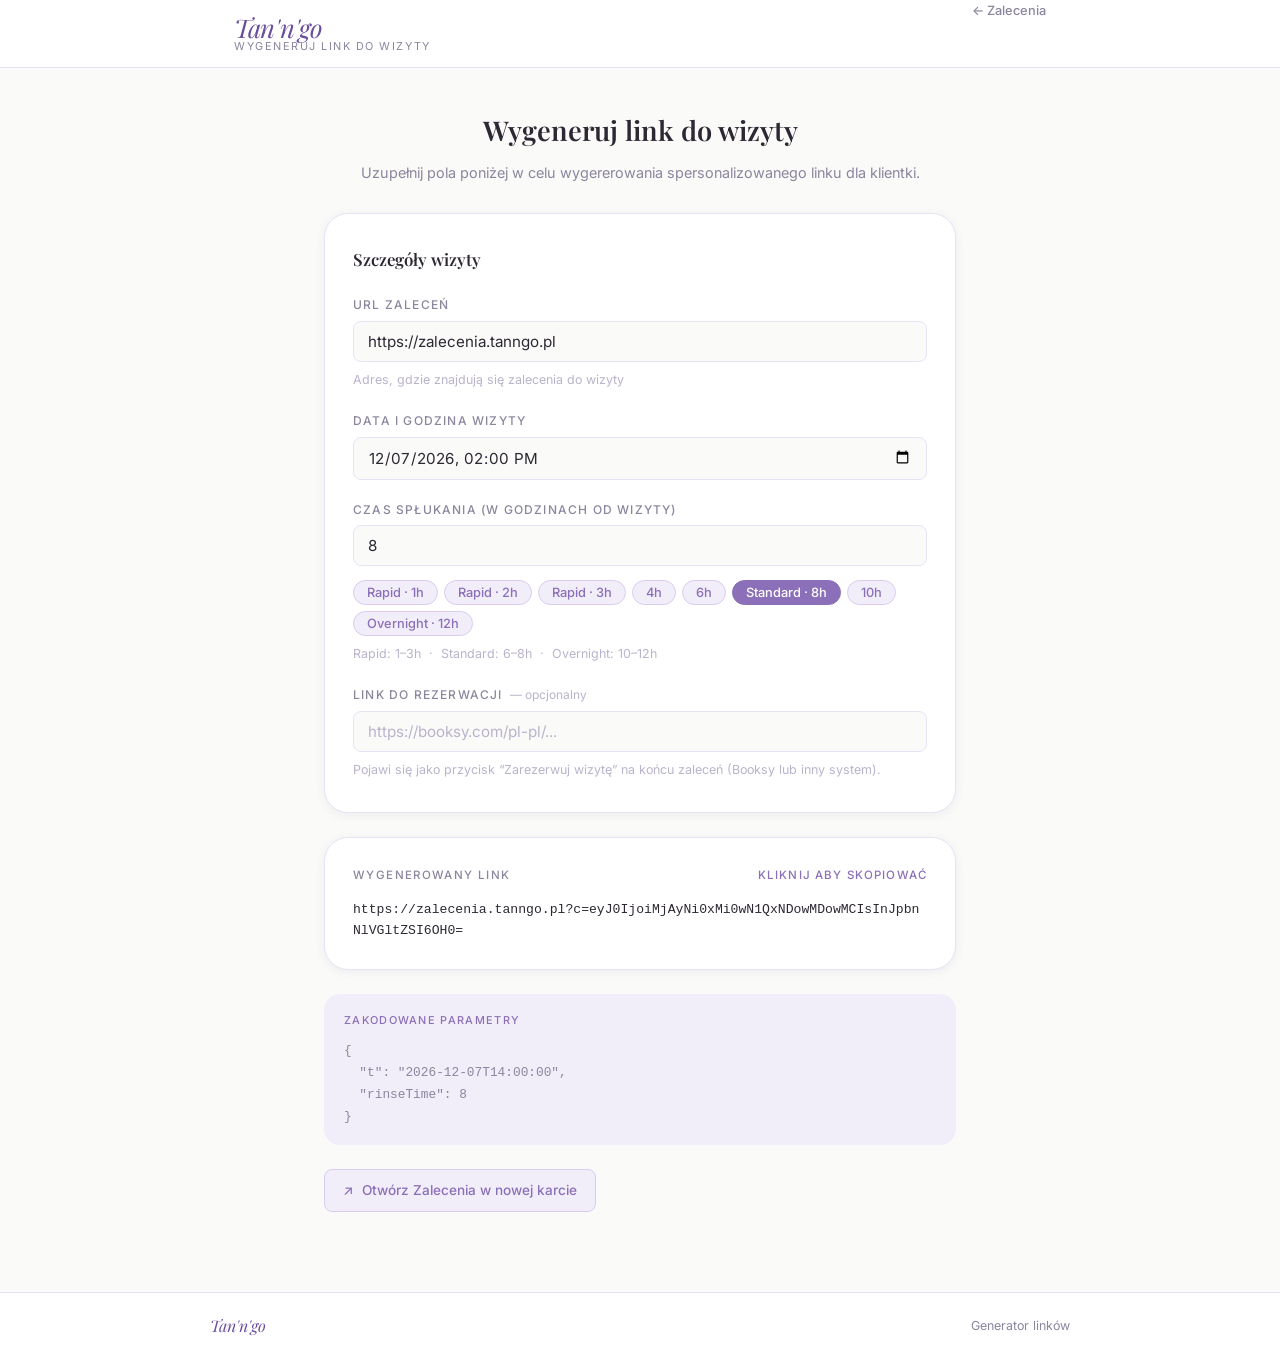
==== commit 9a211690: "fix: typos feat: add book appt generate.html field" ====
--- a/generate.html
+++ b/generate.html
@@ -347,7 +347,7 @@
 
     <div class="gen-intro">
       <h1 class="gen-intro__title">Wygeneruj link do wizyty</h1>
-      <p class="gen-intro__sub">Uzupełnij pola ponizej w celu wygererowania spersonalizowanego linku dla klientki.</p>
+      <p class="gen-intro__sub">Uzupełnij pola poniżej w celu wygererowania spersonalizowanego linku dla klientki.</p>
     </div>
 
     <!-- ── Parameters card ──────────────────────────────── -->
@@ -358,15 +358,15 @@
       <div class="field-group">
         <label class="field-label" for="base-url">URL Zaleceń</label>
         <input class="field-input" type="url" id="base-url"
-               value="https://treatment.tanngo.pl"
-               placeholder="https://treatment.tanngo.pl"
+               value="https://zalecenia.tanngo.pl"
+               placeholder="https://zalecenia.tanngo.pl"
                spellcheck="false" autocomplete="off">
         <span class="field-hint">Adres, gdzie znajdują się zalecenia do wizyty</span>
       </div>
 
       <!-- Appointment date & time -->
       <div class="field-group">
-        <label class="field-label" for="appointment-time">Data i godzina wizity</label>
+        <label class="field-label" for="appointment-time">Data i godzina wizyty</label>
         <input class="field-input" type="datetime-local" id="appointment-time">
       </div>
 
@@ -387,6 +387,18 @@
         </div>
         <span class="field-hint">Rapid: 1&ndash;3h &nbsp;&middot;&nbsp; Standard: 6&ndash;8h &nbsp;&middot;&nbsp; Overnight: 10&ndash;12h</span>
       </div>
+
+      <!-- Booksy booking URL -->
+      <div class="field-group">
+        <label class="field-label" for="booking-url">
+          Link do rezerwacji
+          <span style="color: var(--c-text-faint); font-weight: 400; text-transform: none; letter-spacing: 0;">&nbsp;&mdash; opcjonalny</span>
+        </label>
+        <input class="field-input" type="url" id="booking-url"
+               placeholder="https://booksy.com/pl-pl/..."
+               spellcheck="false" autocomplete="off">
+        <span class="field-hint">Pojawi się jako przycisk &ldquo;Zarezerwuj wizytę&rdquo; na końcu zaleceń (Booksy lub inny system).</span>
+      </div>
     </div>
 
     <!-- ── URL output ────────────────────────────────────── -->
@@ -445,6 +457,7 @@
     const elBaseUrl     = document.getElementById('base-url');
     const elApptTime    = document.getElementById('appointment-time');
     const elRinseTime   = document.getElementById('rinse-time');
+    const elBookingUrl  = document.getElementById('booking-url');
     const elUrlOutput   = document.getElementById('url-output');
     const elUrlDisplay  = document.getElementById('url-display');
     const elUrlAction   = document.getElementById('url-action');
@@ -477,10 +490,14 @@
       // Normalise to full ISO with seconds
       const apptISO = apptRaw.length === 16 ? apptRaw + ':00' : apptRaw;
 
-      // Build config — only include rinseTime when it differs from nothing
+      // Build config — only include optional fields when they have a value
       const config = { t: apptISO };
       if (!isNaN(rinseHours) && rinseHours > 0) {
         config.rinseTime = rinseHours;
+      }
+      const bookingVal = elBookingUrl.value.trim();
+      if (bookingVal.startsWith('http')) {
+        config.bookingUrl = bookingVal;
       }
 
       const encoded = encodeConfig(config);
@@ -570,6 +587,7 @@
     /* ── Input listeners ─────────────────────────────────── */
     elBaseUrl.addEventListener('input', update);
     elApptTime.addEventListener('input', update);
+    elBookingUrl.addEventListener('input', update);
 
     /* ── Click / keyboard on URL output ─────────────────── */
     elUrlOutput.addEventListener('click', copyURL);
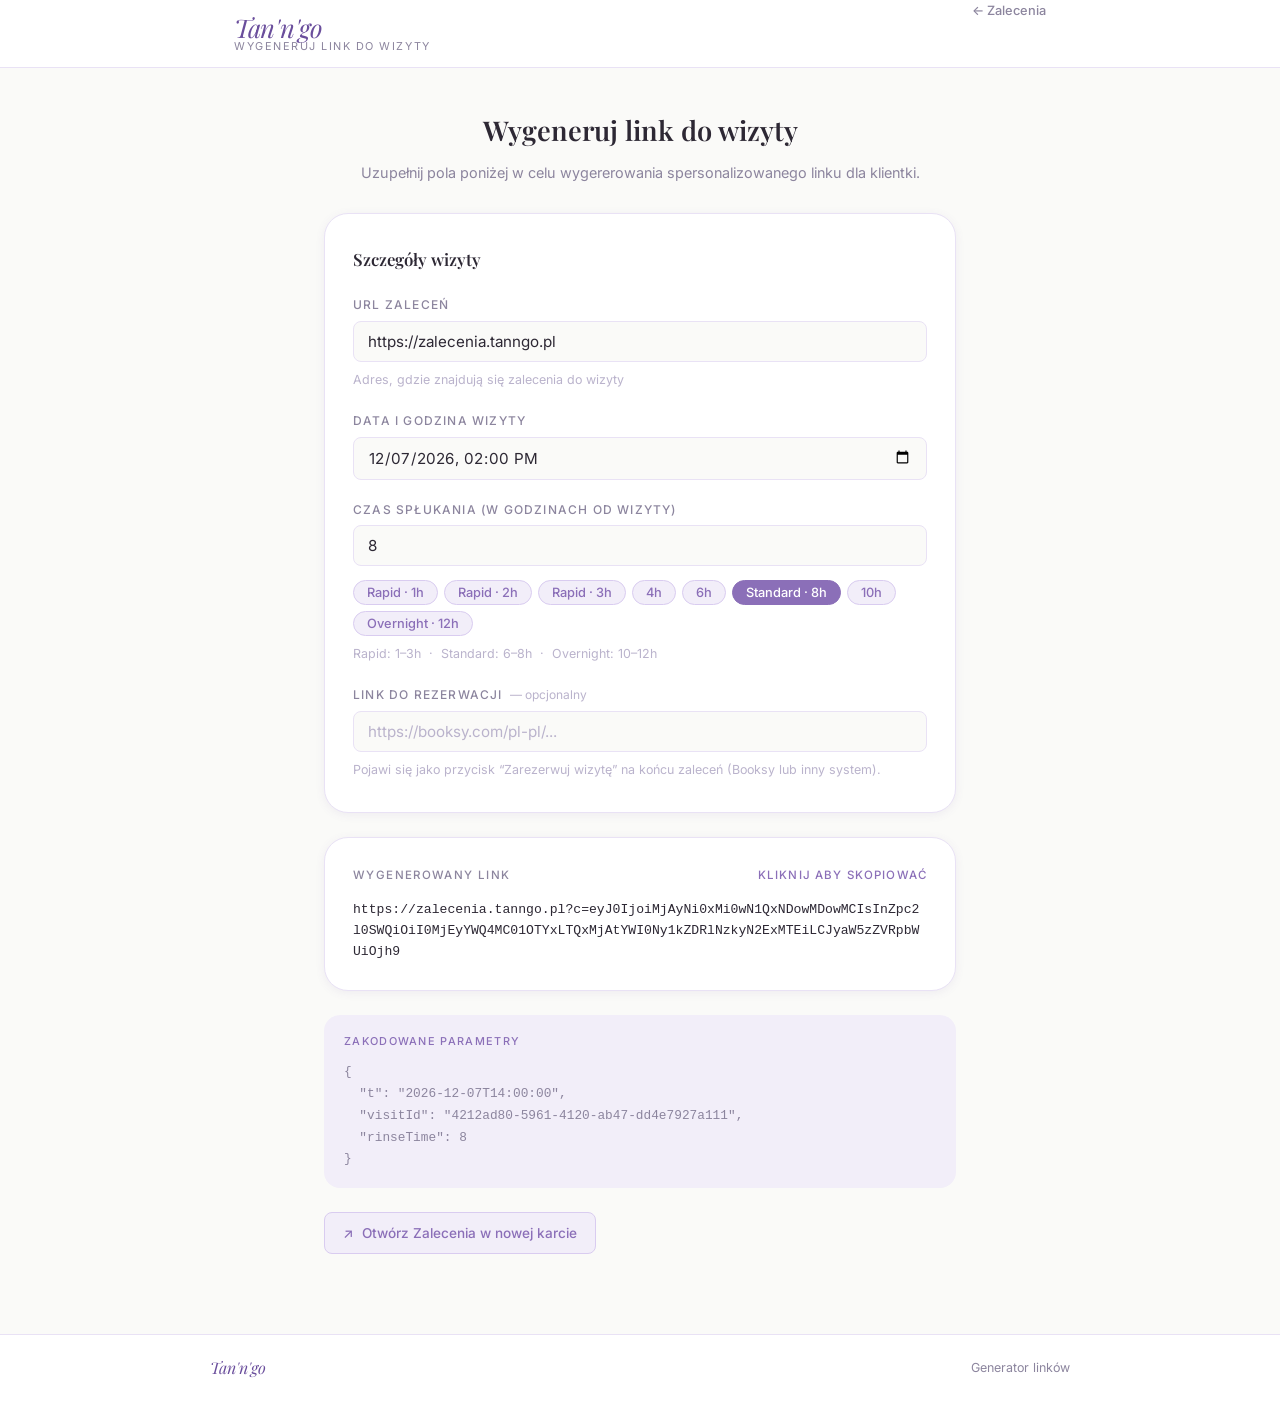
==== commit 46ee6db6: "feat: add basic analytics tracking" ====
--- a/generate.html
+++ b/generate.html
@@ -481,6 +481,7 @@
       const baseUrl    = elBaseUrl.value.trim().replace(/\/$/, '');
       const apptRaw    = elApptTime.value;   // "2026-06-20T17:00"
       const rinseHours = parseFloat(elRinseTime.value);
+      const uuid = crypto.randomUUID();
 
       if (!apptRaw) {
         setEmpty();
@@ -491,7 +492,7 @@
       const apptISO = apptRaw.length === 16 ? apptRaw + ':00' : apptRaw;
 
       // Build config — only include optional fields when they have a value
-      const config = { t: apptISO };
+      const config = { t: apptISO, visitId: uuid };
       if (!isNaN(rinseHours) && rinseHours > 0) {
         config.rinseTime = rinseHours;
       }
--- a/styles.css
+++ b/styles.css
@@ -638,6 +638,139 @@
   line-height: 1.7;
 }
 
+/* ── End-of-guide divider ───────────────────────────────── */
+.guide-end-divider {
+  display: flex;
+  align-items: center;
+  gap: 14px;
+  padding: 12px 0 4px;
+}
+
+.guide-end-divider__line {
+  flex: 1;
+  height: 1px;
+  background: var(--c-border);
+}
+
+.guide-end-divider__text {
+  font-size: 0.68rem;
+  text-transform: uppercase;
+  letter-spacing: 0.13em;
+  color: var(--c-text-faint);
+  white-space: nowrap;
+  flex-shrink: 0;
+}
+
+/* ── Booking CTA card (Booksy) ──────────────────────────── */
+.stage-section--booking {
+  background: #000000;
+  border-color: #000000;
+  box-shadow: 0 8px 40px rgba(0, 0, 0, 0.22);
+  /* Override opacity states — this card is always fully visible */
+  opacity: 1 !important;
+}
+
+.stage-section--booking:hover {
+  border-color: #000000;
+  box-shadow: 0 12px 48px rgba(0, 0, 0, 0.28);
+}
+
+/* Booksy logo lockup */
+.booksy-logo {
+  display: flex;
+  align-items: center;
+  gap: 10px;
+  margin-bottom: 24px;
+}
+
+/* The teal rounded-square brand mark */
+.booksy-logo__mark {
+  width: 34px;
+  height: 34px;
+  background: #05CFA6;
+  border-radius: 8px;
+  display: flex;
+  align-items: center;
+  justify-content: center;
+  font-family: var(--f-sans);
+  font-weight: 800;
+  font-size: 1.15rem;
+  color: #000000;
+  letter-spacing: -0.02em;
+  flex-shrink: 0;
+  line-height: 1;
+}
+
+/* "booksy" wordmark */
+.booksy-logo__word {
+  font-family: var(--f-sans);
+  font-weight: 800;
+  font-size: 1.45rem;
+  color: #ffffff;
+  letter-spacing: -0.04em;
+  line-height: 1;
+}
+
+/* CTA text content */
+.booking-cta__eyebrow {
+  font-size: 0.68rem;
+  text-transform: uppercase;
+  letter-spacing: 0.14em;
+  color: #05CFA6;
+  margin-bottom: 10px;
+}
+
+.booking-cta__title {
+  font-family: var(--f-serif);
+  font-size: 1.5rem;
+  font-weight: 600;
+  color: #ffffff;
+  line-height: 1.3;
+  margin-bottom: 8px;
+}
+
+.booking-cta__subtitle {
+  font-size: 0.9rem;
+  color: rgba(255, 255, 255, 0.55);
+  line-height: 1.65;
+  margin-bottom: 28px;
+}
+
+/* Teal CTA button */
+.booksy-btn {
+  display: inline-flex;
+  align-items: center;
+  gap: 6px;
+  background: #05CFA6;
+  color: #000000;
+  font-family: var(--f-sans);
+  font-weight: 600;
+  font-size: 0.95rem;
+  padding: 13px 26px;
+  border-radius: var(--r-md);
+  text-decoration: none;
+  border: none;
+  cursor: pointer;
+  transition: opacity var(--t-fast), transform var(--t-fast);
+  -webkit-tap-highlight-color: transparent;
+}
+
+.booksy-btn:hover {
+  opacity: 0.88;
+  transform: translateY(-1px);
+}
+
+.booksy-btn:active {
+  transform: translateY(0);
+  opacity: 1;
+}
+
+.booksy-btn--disabled {
+  opacity: 0.35;
+  pointer-events: none;
+  cursor: default;
+}
+
 /* ── Animations ─────────────────────────────────────────── */
 @keyframes stage-enter {
   from {
@@ -752,7 +885,7 @@
 }
 
 /* ── Responsive: small phone ────────────────────────────── */
-@media (max-width: 400px) {
+@media (max-width: 460px) {
   /* Hide labels on very small screens, keep dots only */
   .timeline-node__label {
     display: none;
